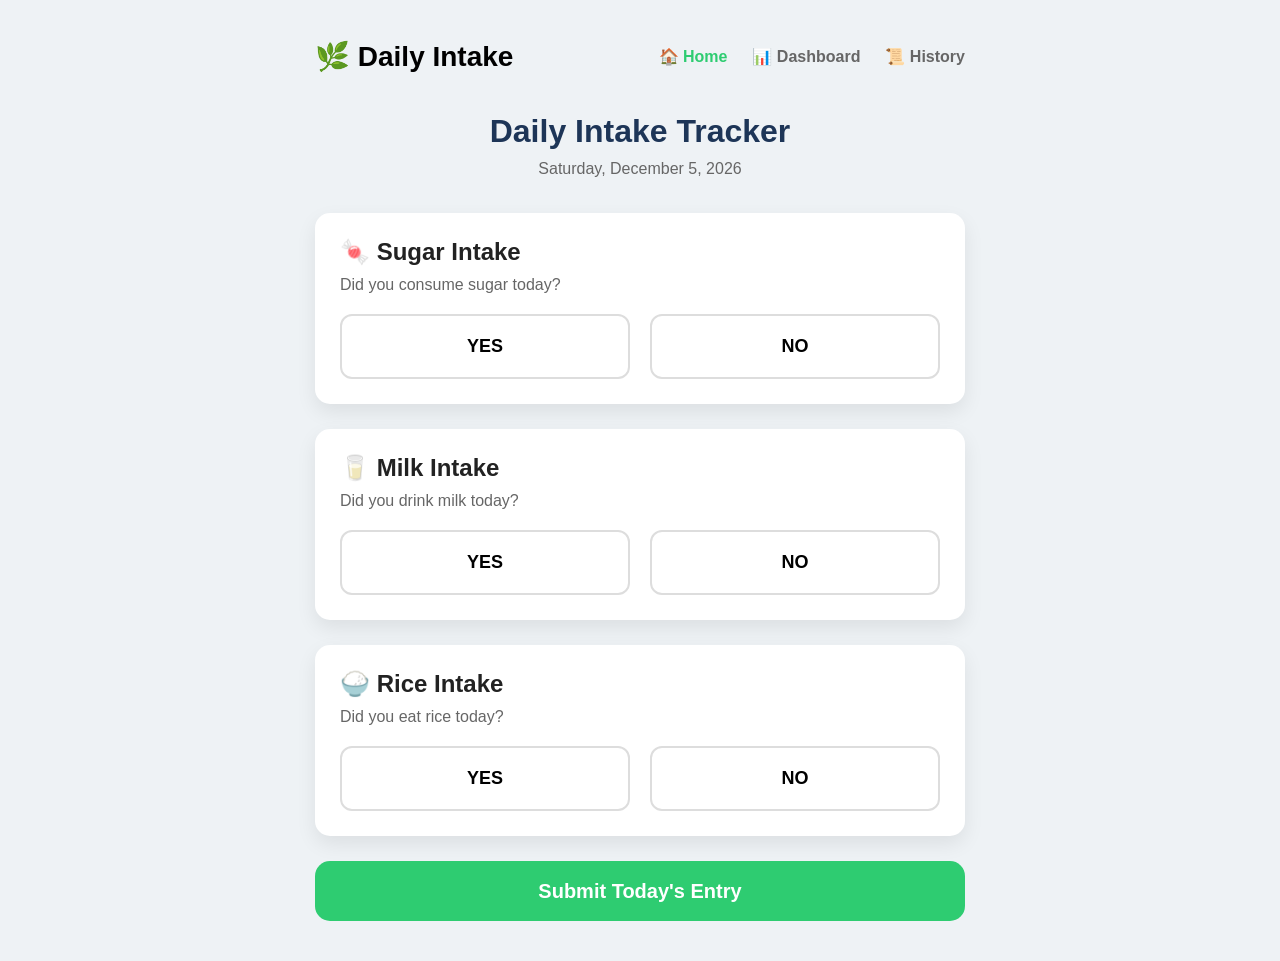
==== index.html @ 3f8a751e "Initial version of Daily Intake Tracker" ====
<!DOCTYPE html>
<html lang="en">
<head>
    <meta charset="UTF-8">
    <meta name="viewport" content="width=device-width, initial-scale=1.0">
    <title>Daily Intake Tracker</title>

    <link rel="stylesheet" href="style.css">
</head>
<body>

<div class="container">

<nav class="navbar">

<div class="logo">

🌿 Daily Intake

</div>

<div class="menu">

<a class="active" href="index.html">🏠 Home</a>

<a href="dashboard.html">📊 Dashboard</a>

<a href="history.html">📜 History</a>

</div>

</nav>

<h1>Daily Intake Tracker</h1>

    <p id="today"></p>

    <form id="intakeForm">

        <!-- Sugar -->
        <div class="card">

            <h2>🍬 Sugar Intake</h2>

            <p>Did you consume sugar today?</p>

            <div class="choice-group">

                <button type="button"
                        class="choice"
                        data-question="sugar"
                        data-value="Yes">
                    YES
                </button>

                <button type="button"
                        class="choice"
                        data-question="sugar"
                        data-value="No">
                    NO
                </button>

            </div>

            <input type="hidden"
                   name="sugar"
                   id="sugar"
                   required>

        </div>

        <!-- Milk -->
        <div class="card">

            <h2>🥛 Milk Intake</h2>

            <p>Did you drink milk today?</p>

            <div class="choice-group">

                <button type="button"
                        class="choice"
                        data-question="milk"
                        data-value="Yes">
                    YES
                </button>

                <button type="button"
                        class="choice"
                        data-question="milk"
                        data-value="No">
                    NO
                </button>

            </div>

            <input type="hidden"
                   name="milk"
                   id="milk"
                   required>

        </div>

        <!-- Rice -->
        <div class="card">

            <h2>🍚 Rice Intake</h2>

            <p>Did you eat rice today?</p>

            <div class="choice-group">

                <button type="button"
                        class="choice"
                        data-question="rice"
                        data-value="Yes">
                    YES
                </button>

                <button type="button"
                        class="choice"
                        data-question="rice"
                        data-value="No">
                    NO
                </button>

            </div>

            <input type="hidden"
                   name="rice"
                   id="rice"
                   required>

        </div>

        <button id="submitBtn" type="submit">

            Submit Today's Entry

        </button>

    </form>

</div>

<script src="script.js"></script>

</body>
</html>
---- style.css ----
*{
    margin:0;
    padding:0;
    box-sizing:border-box;
    font-family:Arial, Helvetica, sans-serif;
}

body{

    background:#eef2f5;

    display:flex;

    justify-content:center;

    padding:40px;

}

.container{

    width:650px;

}

h1{

    text-align:center;

    margin-bottom:10px;

    color:#1d3557;

}

#today{

    text-align:center;

    color:#666;

    margin-bottom:35px;

}

.card{

    background:white;

    border-radius:15px;

    padding:25px;

    margin-bottom:25px;

    box-shadow:0 8px 20px rgba(0,0,0,.08);

}

.card h2{

    margin-bottom:10px;

    color:#222;

}

.card p{

    color:#666;

    margin-bottom:20px;

}

.choice-group{

    display:flex;

    gap:20px;

}

.choice{

    flex:1;

    height:65px;

    border:2px solid #ddd;

    border-radius:12px;

    background:white;

    cursor:pointer;

    font-size:18px;

    font-weight:bold;

    transition:.25s;

}

.choice:hover{

    transform:translateY(-3px);

    box-shadow:0 8px 18px rgba(0,0,0,.12);

}

.choice.selected.yes{

    background:#2ecc71;

    color:white;

    border-color:#2ecc71;

}

.choice.selected.no{

    background:#555;

    color:white;

    border-color:#555;

}

#submitBtn{

    width:100%;

    height:60px;

    border:none;

    border-radius:15px;

    background:#2ecc71;

    color:white;

    font-size:20px;

    font-weight:bold;

    cursor:pointer;

    transition:.25s;

}

#submitBtn:hover{

    background:#27ae60;

}
.navbar{

display:flex;

justify-content:space-between;

align-items:center;

margin-bottom:40px;

}

.logo{

font-size:28px;

font-weight:bold;

}

.menu{

display:flex;

gap:25px;

}

.menu a{

text-decoration:none;

font-weight:bold;

color:#666;

}

.menu a.active{

color:#2ecc71;

}

.stats-grid{

display:grid;

grid-template-columns:repeat(3,1fr);

gap:20px;

margin-bottom:30px;

}

.stat-card{

background:white;

padding:25px;

border-radius:15px;

text-align:center;

box-shadow:0 5px 15px rgba(0,0,0,.08);

}

.subtitle{

margin-bottom:30px;

color:#666;

}

.chart-placeholder{

height:250px;

display:flex;

justify-content:center;

align-items:center;

background:#f5f5f5;

border-radius:12px;

font-size:20px;

color:#888;

}
.today-status{

    display:flex;
    flex-direction:column;
    gap:18px;

}

.status-item{

    display:flex;
    justify-content:space-between;
    align-items:center;

    padding:18px;

    background:#f7f7f7;

    border-radius:12px;

    font-size:20px;

    font-weight:bold;

}
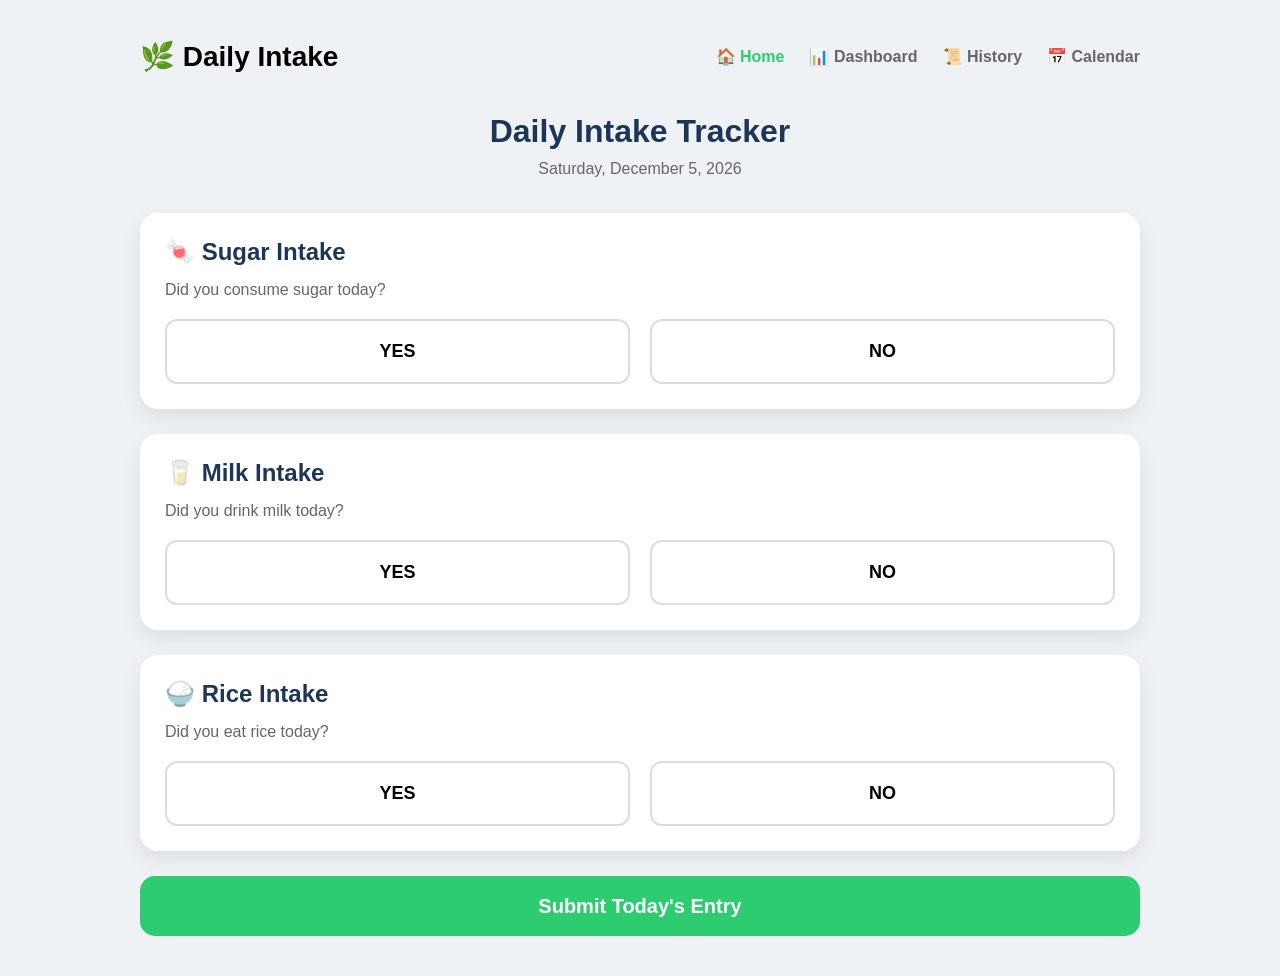
==== commit abf13c40: "Added calendar navigation" ====
--- a/index.html
+++ b/index.html
@@ -6,6 +6,9 @@
     <title>Daily Intake Tracker</title>
 
     <link rel="stylesheet" href="style.css">
+    <link rel="manifest" href="manifest.json">
+
+<meta name="theme-color" content="#2ecc71">
 </head>
 <body>
 
@@ -26,6 +29,8 @@
 <a href="dashboard.html">📊 Dashboard</a>
 
 <a href="history.html">📜 History</a>
+
+<a href="calendar.html">📅 Calendar</a>
 
 </div>
 
--- a/style.css
+++ b/style.css
@@ -19,9 +19,12 @@
 
 .container{
 
-    width:650px;
-
-}
+    width:100%;
+    max-width:1000px;
+
+}
+
+/* ---------- Titles ---------- */
 
 h1{
 
@@ -33,6 +36,16 @@
 
 }
 
+.subtitle{
+
+    text-align:center;
+
+    margin-bottom:30px;
+
+    color:#666;
+
+}
+
 #today{
 
     text-align:center;
@@ -43,242 +56,497 @@
 
 }
 
+/* ---------- Navigation ---------- */
+
+.navbar{
+
+    display:flex;
+
+    justify-content:space-between;
+
+    align-items:center;
+
+    margin-bottom:40px;
+
+}
+
+.logo{
+
+    font-size:28px;
+
+    font-weight:bold;
+
+}
+
+.menu{
+
+    display:flex;
+
+    gap:25px;
+
+}
+
+.menu a{
+
+    text-decoration:none;
+
+    font-weight:bold;
+
+    color:#666;
+
+    transition:.25s;
+
+}
+
+.menu a:hover{
+
+    color:#2ecc71;
+
+}
+
+.menu a.active{
+
+    color:#2ecc71;
+
+}
+
+/* ---------- Cards ---------- */
+
 .card{
 
     background:white;
 
+    border-radius:18px;
+
+    padding:25px;
+
+    margin-bottom:25px;
+
+    box-shadow:0 8px 20px rgba(0,0,0,.08);
+
+}
+
+.card h2{
+
+    margin-bottom:15px;
+
+    color:#1d3557;
+
+    font-size:24px;
+
+}
+
+.card p{
+
+    color:#666;
+
+    margin-bottom:20px;
+
+}
+
+/* ---------- Today's Status ---------- */
+
+.today-status{
+
+    display:flex;
+
+    flex-direction:column;
+
+    gap:18px;
+
+}
+
+.status-item{
+
+    display:flex;
+
+    justify-content:space-between;
+
+    align-items:center;
+
+    padding:18px;
+
+    background:#f7f7f7;
+
+    border-radius:12px;
+
+    font-size:20px;
+
+    font-weight:bold;
+
+}
+
+/* ---------- Statistics ---------- */
+
+.stats-grid{
+
+    display:grid;
+
+    grid-template-columns:repeat(3,1fr);
+
+    gap:20px;
+
+    margin-bottom:30px;
+
+}
+
+.stat-card{
+
+    background:white;
+
+    padding:25px;
+
+    border-radius:18px;
+
+    text-align:center;
+
+    box-shadow:0 8px 20px rgba(0,0,0,.08);
+
+    transition:.3s;
+
+}
+
+.stat-card:hover{
+
+    transform:translateY(-5px);
+
+    box-shadow:0 15px 30px rgba(0,0,0,.15);
+
+}
+
+.stat-card h3{
+
+    color:#666;
+
+    margin-bottom:10px;
+
+}
+
+.stat-card h2{
+
+    font-size:34px;
+
+    margin:10px 0;
+
+    color:#1d3557;
+
+}
+
+.stat-card p{
+
+    color:#2ecc71;
+
+    font-size:18px;
+
+    font-weight:bold;
+
+}
+
+/* ---------- Progress Bars ---------- */
+
+.progress-bar{
+
+    width:100%;
+
+    height:10px;
+
+    background:#e8e8e8;
+
+    border-radius:10px;
+
+    overflow:hidden;
+
+    margin-top:15px;
+
+}
+
+.progress-fill{
+
+    height:100%;
+
+    width:0%;
+
+    transition:width .6s ease;
+
+}
+
+.sugar-fill{
+
+    background:#e74c3c;
+
+}
+
+.milk-fill{
+
+    background:#3498db;
+
+}
+
+.rice-fill{
+
+    background:#2ecc71;
+
+}
+
+/* ---------- Choice Buttons ---------- */
+
+.choice-group{
+
+    display:flex;
+
+    gap:20px;
+
+}
+
+.choice{
+
+    flex:1;
+
+    height:65px;
+
+    border:2px solid #ddd;
+
+    border-radius:12px;
+
+    background:white;
+
+    cursor:pointer;
+
+    font-size:18px;
+
+    font-weight:bold;
+
+    transition:.25s;
+
+}
+
+.choice:hover{
+
+    transform:translateY(-3px);
+
+    box-shadow:0 8px 18px rgba(0,0,0,.12);
+
+}
+
+.choice.selected.yes{
+
+    background:#2ecc71;
+
+    color:white;
+
+    border-color:#2ecc71;
+
+}
+
+.choice.selected.no{
+
+    background:#555;
+
+    color:white;
+
+    border-color:#555;
+
+}
+
+/* ---------- Submit Button ---------- */
+
+#submitBtn{
+
+    width:100%;
+
+    height:60px;
+
+    border:none;
+
     border-radius:15px;
 
-    padding:25px;
-
-    margin-bottom:25px;
-
-    box-shadow:0 8px 20px rgba(0,0,0,.08);
-
-}
-
-.card h2{
-
-    margin-bottom:10px;
-
-    color:#222;
-
-}
-
-.card p{
-
-    color:#666;
-
-    margin-bottom:20px;
-
-}
-
-.choice-group{
-
-    display:flex;
-
-    gap:20px;
-
-}
-
-.choice{
-
-    flex:1;
-
-    height:65px;
-
-    border:2px solid #ddd;
-
-    border-radius:12px;
-
-    background:white;
+    background:#2ecc71;
+
+    color:white;
+
+    font-size:20px;
+
+    font-weight:bold;
 
     cursor:pointer;
 
-    font-size:18px;
-
-    font-weight:bold;
-
     transition:.25s;
 
 }
 
-.choice:hover{
-
-    transform:translateY(-3px);
-
-    box-shadow:0 8px 18px rgba(0,0,0,.12);
-
-}
-
-.choice.selected.yes{
+#submitBtn:hover{
+
+    background:#27ae60;
+
+}
+
+/* ---------- Chart ---------- */
+
+canvas{
+
+    width:100% !important;
+
+    height:420px !important;
+
+}
+
+/* ---------- History Table ---------- */
+
+.history-table{
+
+    width:100%;
+
+    border-collapse:collapse;
+
+}
+
+.history-table th{
 
     background:#2ecc71;
 
     color:white;
 
-    border-color:#2ecc71;
-
-}
-
-.choice.selected.no{
-
-    background:#555;
-
-    color:white;
-
-    border-color:#555;
-
-}
-
-#submitBtn{
-
-    width:100%;
-
-    height:60px;
-
-    border:none;
-
-    border-radius:15px;
-
-    background:#2ecc71;
-
-    color:white;
-
-    font-size:20px;
-
-    font-weight:bold;
-
-    cursor:pointer;
-
-    transition:.25s;
-
-}
-
-#submitBtn:hover{
-
-    background:#27ae60;
-
-}
-.navbar{
+    padding:15px;
+
+}
+
+.history-table td{
+
+    padding:15px;
+
+    border-bottom:1px solid #eee;
+
+    text-align:center;
+
+}
+
+.history-table tr:hover{
+
+    background:#f8f8f8;
+
+}
+
+/* ---------- Animation ---------- */
+
+.fade-in{
+
+    animation:fadeIn .5s ease;
+
+}
+
+@keyframes fadeIn{
+
+    from{
+
+        opacity:0;
+
+        transform:translateY(8px);
+
+    }
+
+    to{
+
+        opacity:1;
+
+        transform:translateY(0);
+
+    }
+
+}
+
+/* ---------- Mobile ---------- */
+
+@media (max-width:768px){
+
+    body{
+
+        padding:20px;
+
+    }
+
+    .navbar{
+
+        flex-direction:column;
+
+        gap:15px;
+
+    }
+
+    .menu{
+
+        justify-content:center;
+
+        flex-wrap:wrap;
+
+    }
+
+    .stats-grid{
+
+        grid-template-columns:1fr;
+
+    }
+
+    .choice-group{
+
+        flex-direction:column;
+
+    }
+
+    .status-item{
+
+        font-size:18px;
+
+    }
+
+    .logo{
+
+        font-size:24px;
+
+    }
+
+}
+.calendar-grid{
+
+display:grid;
+
+grid-template-columns:repeat(7,1fr);
+
+gap:15px;
+
+margin-top:20px;
+
+}
+
+.calendar-day{
+
+height:80px;
+
+border-radius:15px;
 
 display:flex;
 
-justify-content:space-between;
+justify-content:center;
 
 align-items:center;
 
-margin-bottom:40px;
-
-}
-
-.logo{
-
-font-size:28px;
+font-size:22px;
 
 font-weight:bold;
 
-}
-
-.menu{
-
-display:flex;
-
-gap:25px;
-
-}
-
-.menu a{
-
-text-decoration:none;
-
-font-weight:bold;
-
-color:#666;
-
-}
-
-.menu a.active{
-
-color:#2ecc71;
-
-}
-
-.stats-grid{
-
-display:grid;
-
-grid-template-columns:repeat(3,1fr);
-
-gap:20px;
-
-margin-bottom:30px;
-
-}
-
-.stat-card{
-
-background:white;
-
-padding:25px;
-
-border-radius:15px;
-
-text-align:center;
-
-box-shadow:0 5px 15px rgba(0,0,0,.08);
-
-}
-
-.subtitle{
-
-margin-bottom:30px;
-
-color:#666;
-
-}
-
-.chart-placeholder{
-
-height:250px;
-
-display:flex;
-
-justify-content:center;
-
-align-items:center;
-
-background:#f5f5f5;
-
-border-radius:12px;
-
-font-size:20px;
-
-color:#888;
-
-}
-.today-status{
-
-    display:flex;
-    flex-direction:column;
-    gap:18px;
-
-}
-
-.status-item{
-
-    display:flex;
-    justify-content:space-between;
-    align-items:center;
-
-    padding:18px;
-
-    background:#f7f7f7;
-
-    border-radius:12px;
-
-    font-size:20px;
-
-    font-weight:bold;
+color:white;
+
+box-shadow:0 5px 12px rgba(0,0,0,.08);
+
+}
+
+.good-day{
+
+background:#2ecc71;
+
+}
+
+.bad-day{
+
+background:#e74c3c;
 
 }
